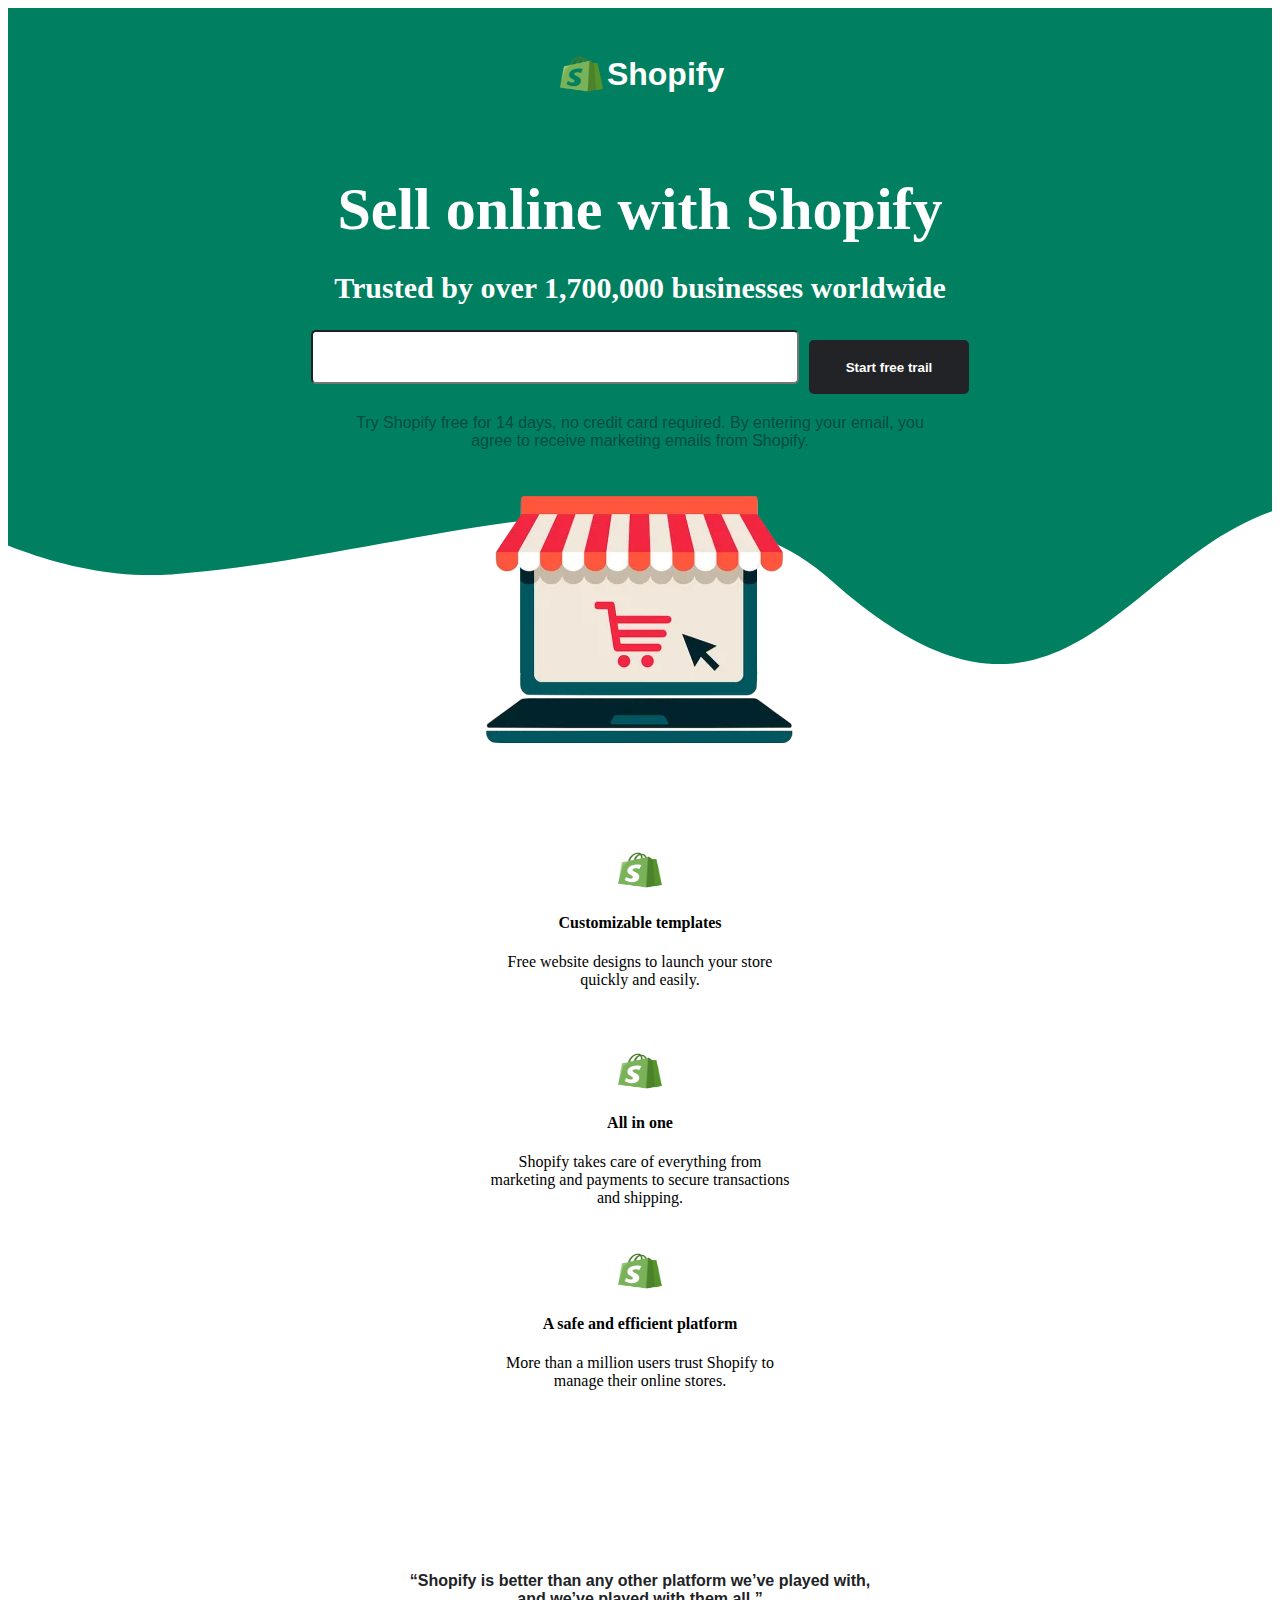
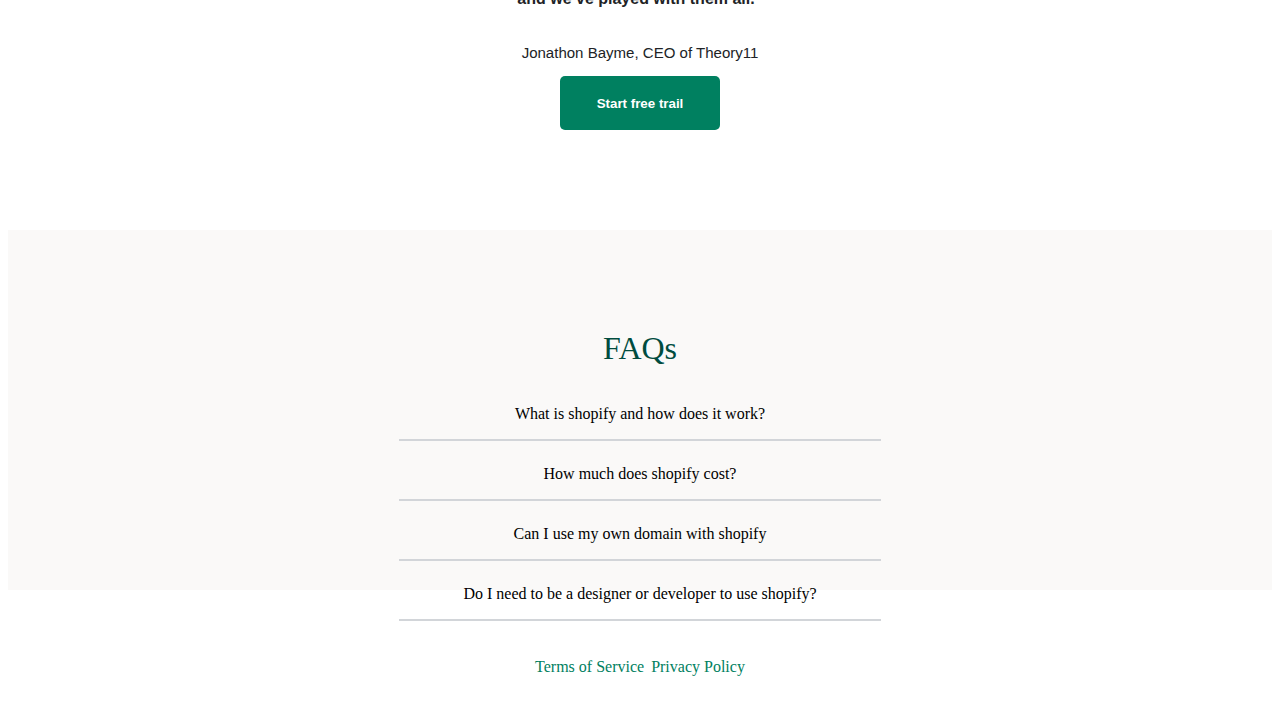
==== index.html @ 8945957b "changes" ====
<!DOCTYPE html>
<html>

<head>
    <link href="style.css" rel="stylesheet">
</head>

<body>
    <div class="upper_segment_flex">
        <div class="img_text">
            <img src="shop.png" class="img_format">
            <h4 class="logo_text colorize">Shopify</h4>
        </div>

        <div class="upper_text_body">
            <h1 class="main_text colorize">Sell online with Shopify</h1>
            <h2 class="minor_text colorize">Trusted by over 1,700,000 businesses worldwide</h2>
        </div>

        <div class="btn_trial_flex">
            <input type="text" class="text_format">
            <button class="button_format colorize">Start free trail</button>
        </div>
        <div class="pBB">
            <p class="colorize zI">Try Shopify free for 14 days, no credit card required. By entering your email, you agree to receive marketing emails from Shopify.</p>
        </div>

        <div class="iFF">
            <img src="storefront.webp">
        </div>
    </div>

    <!-- <h1 class="ourProduct">Our Products</h1> -->

    <div class="grid_section">
        <div class="grid_element">
            <img src="shop.png" class="img_format">
            <h4>Customizable templates</h4>
            <p>Free website designs to launch your store quickly and easily.</p>
        </div>
        <div class="grid_element">
            <img src="shop.png" class="img_format">
            <h4>All in one</h4>
            <p>Shopify takes care of everything from marketing and payments to secure transactions and shipping.</p>
        </div>
        <div class="grid_element">
            <img src="shop.png" class="img_format">
            <h4>A safe and efficient platform</h4>
            <p>More than a million users trust Shopify to manage their online stores.</p>
        </div>
    </div>

    <div class="prefooter">
        <h4 class="fH4">
            “Shopify is better than any other platform we’ve played with,<br> and we’ve played with them all.”
        </h4>
        <p class="fP">
            Jonathon Bayme, CEO of Theory11
        </p>
        <button class="fBTN">
                Start free trail
        </button>
    </div>

    <div class="footer">
        <div>
            <h1 class="hPT">FAQs</h1>
        </div>

        <div class="jCT">
            <p>What is shopify and how does it work?</p>
            <hr class="hrF">
        </div>
        <div>
            <p>How much does shopify cost?</p>
            <hr class="hrF">
        </div>
        <div>
            <p>Can I use my own domain with shopify</p>
            <hr class="hrF">
        </div>
        <div>
            <p>Do I need to be a designer or developer to use shopify?</p>
            <hr class="hrF hPB">
        </div>
        <div>

        </div>
    </div>
    <div class="bottom">
        <p class="bLT"> Terms of Service </p>
        <p class="bRP">Privacy Policy</p>
    </div>




</body>

</html>
---- style.css ----
html,
body {
    height: 100%;
    /* margin-left: 3vw;
    margin-right: 3vw; */
}

.upper_segment_flex {
    display: flex;
    flex-direction: column;
    align-items: center;
    padding: 5px;
    background: url(bg2.png);
    background-repeat: no-repeat;
    background-position: center top;
}

body {
    text-align: center;
}

.colorize {
    color: white;
}

.img_format {
    height: 4vh;
    width: 4vw;
    align-self: center;
}

.logo_text {
    align-self: center;
    font-family: Helvetica, Arial, Lucida Grande, sans-serif;
    font-size: 2em;
}

.img_text {
    display: flex;
    justify-content: space-around;
}

.main_text {
    font-size: 3.75em;
    font-weight: 700;
    margin-bottom: 0.3em;
}

.minor_text {
    font-size: 1.875em;
    margin-top: 0.3em;
}

.upper_text_body {
    display: flex;
    flex-direction: column;
    justify-content: flex-start;
}

.btn_trial_flex {
    display: flex;
    justify-content: space-around;
    flex-wrap: wrap;
}

.text_format {
    border-radius: 5px;
    height: 3rem;
    width: 30rem;
    margin: 0 auto;
}

.text_format:focus {
    outline: none;
    color: #212326;
    font-size: 1rem;
}

.button_format {
    height: 3.38rem;
    width: 10rem;
    margin-left: 10px;
    color: white;
    font-weight: 900;
    background-color: #212326;
    border-radius: 5px;
    border: none;
}

.button_format:hover {
    cursor: pointer;
}

.pBB {
    width: 36rem;
}

.pBB>p {
    font-family: Helvetica, Arial, Lucida Grande, sans-serif;
    font-size: 1em;
    margin-top: 20px;
}

.iFF {
    margin-top: 30px;
}

.grid_section {
    display: grid;
    grid-template-columns: 1fr 1fr 1fr;
    margin: 100px;
    justify-items: center;
}

.grid_element {
    max-width: 300px;
    text-align: justify;
}

.ourProduct {
    font-size: 2.75em;
    font-weight: 700;
    margin-top: 3em;
    margin-bottom: 0;
}

.fH4 {
    font-size: 1em;
    font-weight: 600;
    margin-top: 3em;
    color: #212326;
    font-family: Helvetica, Arial, Lucida Grande, sans-serif;
}

.fP {
    font-size: 0.94em;
    font-weight: 400;
    color: #212326;
    font-family: Helvetica, Arial, Lucida Grande, sans-serif;
}

.fBTN {
    height: 3.38rem;
    width: 10rem;
    color: white;
    font-weight: 900;
    background-color: #008060;
    border-radius: 5px;
    border: none;
}

.prefooter {
    display: flex;
    flex-direction: column;
    align-items: center;
}

.footer {
    display: grid;
    grid-template-columns: 1fr;
    grid-template-rows: 1fr 1fr 1fr 1fr 1fr;
    margin-top: 100px;
    background-color: #faf9f8;
    height: 40vh;
    align-items: end;
    margin-bottom: 0vh;
}

.hrF {
    width: 30rem;
    border: 1px solid #d2d5d9;
}

.hPT {
    margin-top: 100px;
    color: #004c3f;
    font-weight: 500;
}

.hPB {
    margin-bottom: 100px;
}

.bottom {
    display: flex;
    /* justify-content: space-between; */
    justify-content: center;
    padding: 2px;
    margin-top: 50px;
}

.bLT {
    margin-right: 2px;
    color: #008060;
}

.bRP {
    margin-left: 5px;
    color: #008060;
}

@media (max-width: 2000px) {
    .grid_section {
        grid-template-columns: 1fr;
        grid-template-rows: 1fr 1fr 1fr;
        row-gap: 30px;
    }
    .grid_element {
        max-width: 300px;
        text-align: center;
    }
    .button_format {
        margin-top: 10px;
    }
    .zI {
        z-index: 999;
        color: #004c3f;
    }
}
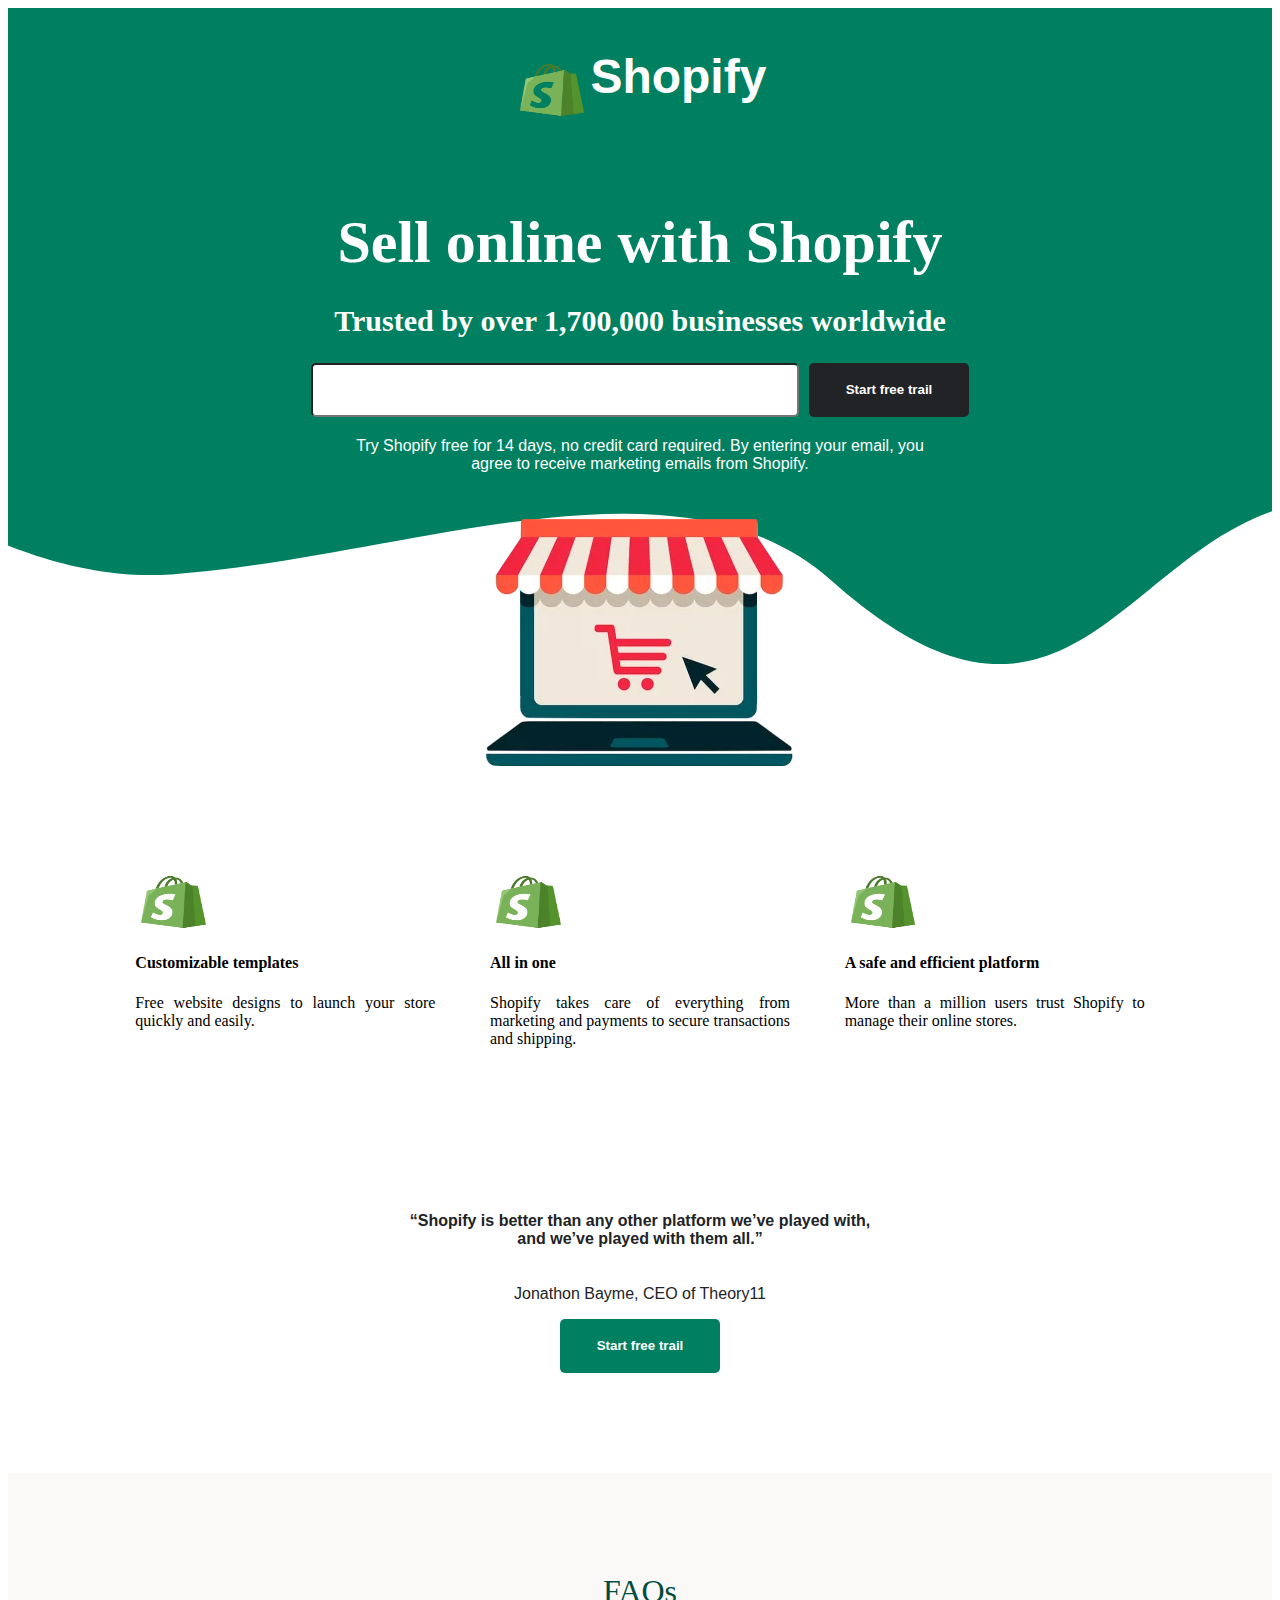
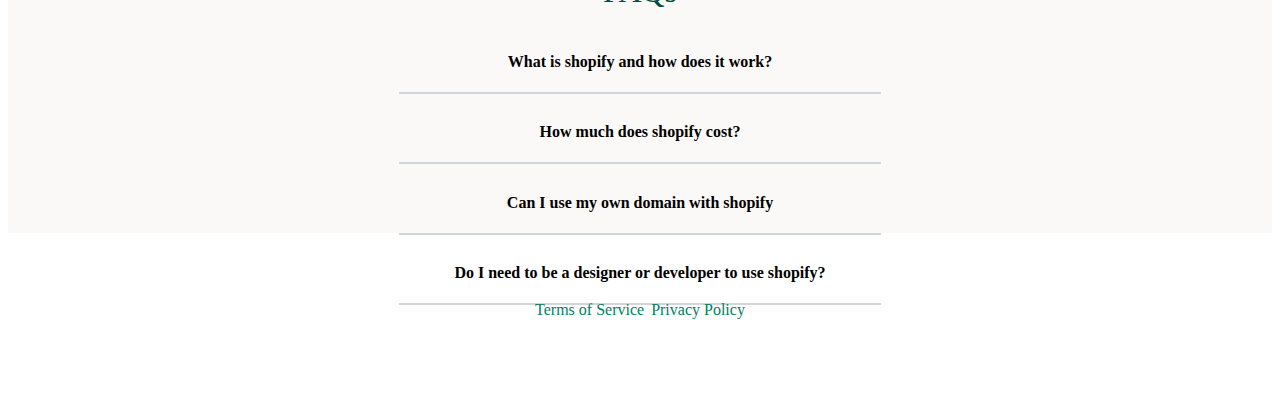
==== commit 83d05e47: "changes" ====
--- a/index.html
+++ b/index.html
@@ -68,19 +68,19 @@
         </div>
 
         <div class="jCT">
-            <p>What is shopify and how does it work?</p>
+            <h4>What is shopify and how does it work?</h4>
             <hr class="hrF">
         </div>
         <div>
-            <p>How much does shopify cost?</p>
+            <h4>How much does shopify cost?</h4>
             <hr class="hrF">
         </div>
         <div>
-            <p>Can I use my own domain with shopify</p>
+            <h4>Can I use my own domain with shopify</h4>
             <hr class="hrF">
         </div>
         <div>
-            <p>Do I need to be a designer or developer to use shopify?</p>
+            <h4>Do I need to be a designer or developer to use shopify?</h4>
             <hr class="hrF hPB">
         </div>
         <div>
--- a/style.css
+++ b/style.css
@@ -24,15 +24,16 @@
 }
 
 .img_format {
-    height: 4vh;
-    width: 4vw;
+    height: 6vh;
+    width: 6vw;
     align-self: center;
 }
 
 .logo_text {
     align-self: center;
     font-family: Helvetica, Arial, Lucida Grande, sans-serif;
-    font-size: 2em;
+    font-size: 3em;
+    margin-top: 4vh;
 }
 
 .img_text {
@@ -125,7 +126,6 @@
 }
 
 .fH4 {
-    font-size: 1em;
     font-weight: 600;
     margin-top: 3em;
     color: #212326;
@@ -133,7 +133,6 @@
 }
 
 .fP {
-    font-size: 0.94em;
     font-weight: 400;
     color: #212326;
     font-family: Helvetica, Arial, Lucida Grande, sans-serif;
@@ -199,15 +198,15 @@
     color: #008060;
 }
 
-@media (max-width: 2000px) {
+@media only screen and (max-width: 980px) {
     .grid_section {
         grid-template-columns: 1fr;
         grid-template-rows: 1fr 1fr 1fr;
         row-gap: 30px;
     }
     .grid_element {
-        max-width: 300px;
-        text-align: center;
+        min-width: 70%;
+        text-align: justify;
     }
     .button_format {
         margin-top: 10px;
@@ -216,4 +215,26 @@
         z-index: 999;
         color: #004c3f;
     }
+    .fBTN {
+        height: 5rem;
+        width: 20rem;
+        color: white;
+        font-weight: 900;
+        background-color: #008060;
+        border-radius: 5px;
+        border: none;
+    }
+    .fH4 {
+        font-size: 3vh;
+        font-weight: 400;
+        margin-top: 3em;
+        color: #212326;
+        font-family: Helvetica, Arial, Lucida Grande, sans-serif;
+    }
+    .fP {
+        font-weight: 400;
+        color: #212326;
+        font-family: Helvetica, Arial, Lucida Grande, sans-serif;
+        font-size: 2vh;
+    }
 }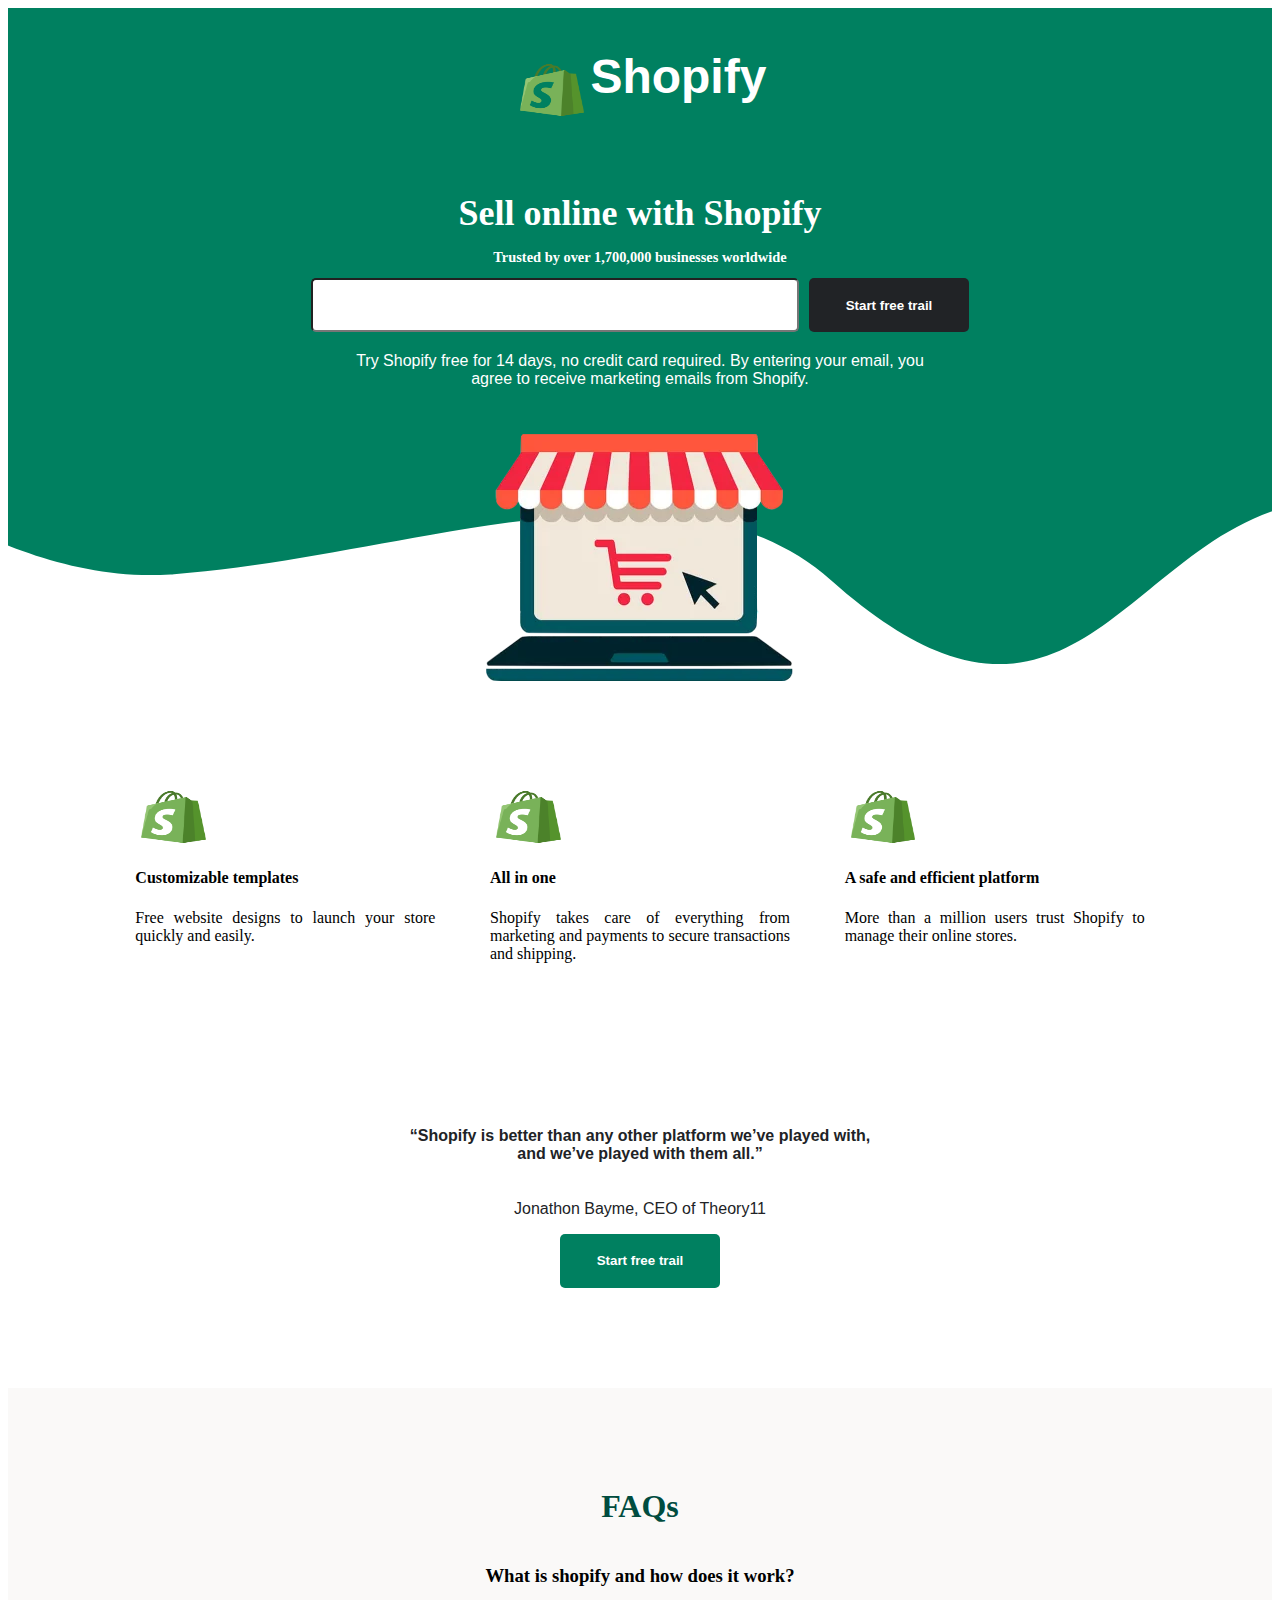
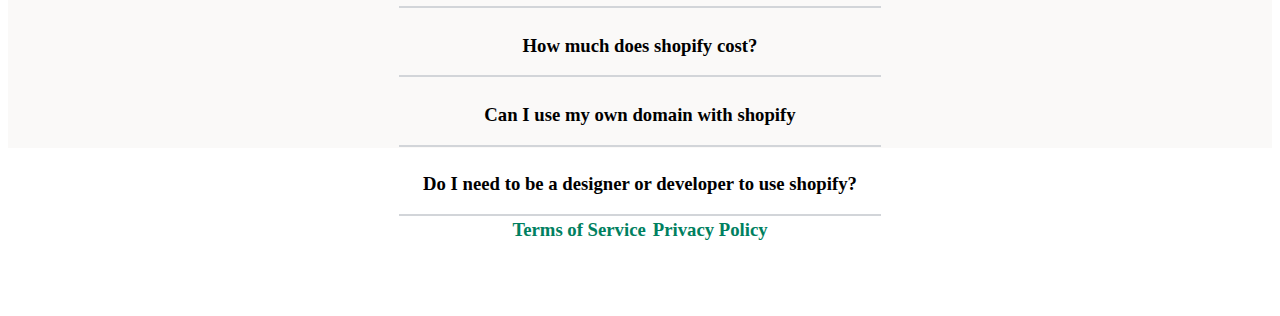
==== commit cb1a2d89: "changes" ====
--- a/index.html
+++ b/index.html
@@ -68,19 +68,19 @@
         </div>
 
         <div class="jCT">
-            <h4>What is shopify and how does it work?</h4>
+            <h3>What is shopify and how does it work?</h3>
             <hr class="hrF">
         </div>
         <div>
-            <h4>How much does shopify cost?</h4>
+            <h3>How much does shopify cost?</h3>
             <hr class="hrF">
         </div>
         <div>
-            <h4>Can I use my own domain with shopify</h4>
+            <h3>Can I use my own domain with shopify</h3>
             <hr class="hrF">
         </div>
         <div>
-            <h4>Do I need to be a designer or developer to use shopify?</h4>
+            <h3>Do I need to be a designer or developer to use shopify?</h3>
             <hr class="hrF hPB">
         </div>
         <div>
@@ -88,8 +88,8 @@
         </div>
     </div>
     <div class="bottom">
-        <p class="bLT"> Terms of Service </p>
-        <p class="bRP">Privacy Policy</p>
+        <h3 class="bLT"> Terms of Service </h3>
+        <h3 class="bRP">Privacy Policy</h3>
     </div>
 
 
--- a/style.css
+++ b/style.css
@@ -42,13 +42,13 @@
 }
 
 .main_text {
-    font-size: 3.75em;
+    font-size: 4vh;
     font-weight: 700;
     margin-bottom: 0.3em;
 }
 
 .minor_text {
-    font-size: 1.875em;
+    font-size: 1.6vh;
     margin-top: 0.3em;
 }
 
@@ -173,7 +173,7 @@
 .hPT {
     margin-top: 100px;
     color: #004c3f;
-    font-weight: 500;
+    font-weight: 700;
 }
 
 .hPB {
@@ -205,7 +205,7 @@
         row-gap: 30px;
     }
     .grid_element {
-        min-width: 70%;
+        min-width: 90%;
         text-align: justify;
     }
     .button_format {
@@ -213,7 +213,7 @@
     }
     .zI {
         z-index: 999;
-        color: #004c3f;
+        color: white;
     }
     .fBTN {
         height: 5rem;
@@ -237,4 +237,9 @@
         font-family: Helvetica, Arial, Lucida Grande, sans-serif;
         font-size: 2vh;
     }
+    .upper_segment_flex {
+        background: url(bg2.png);
+        background-repeat: no-repeat;
+        background-position: center top;
+    }
 }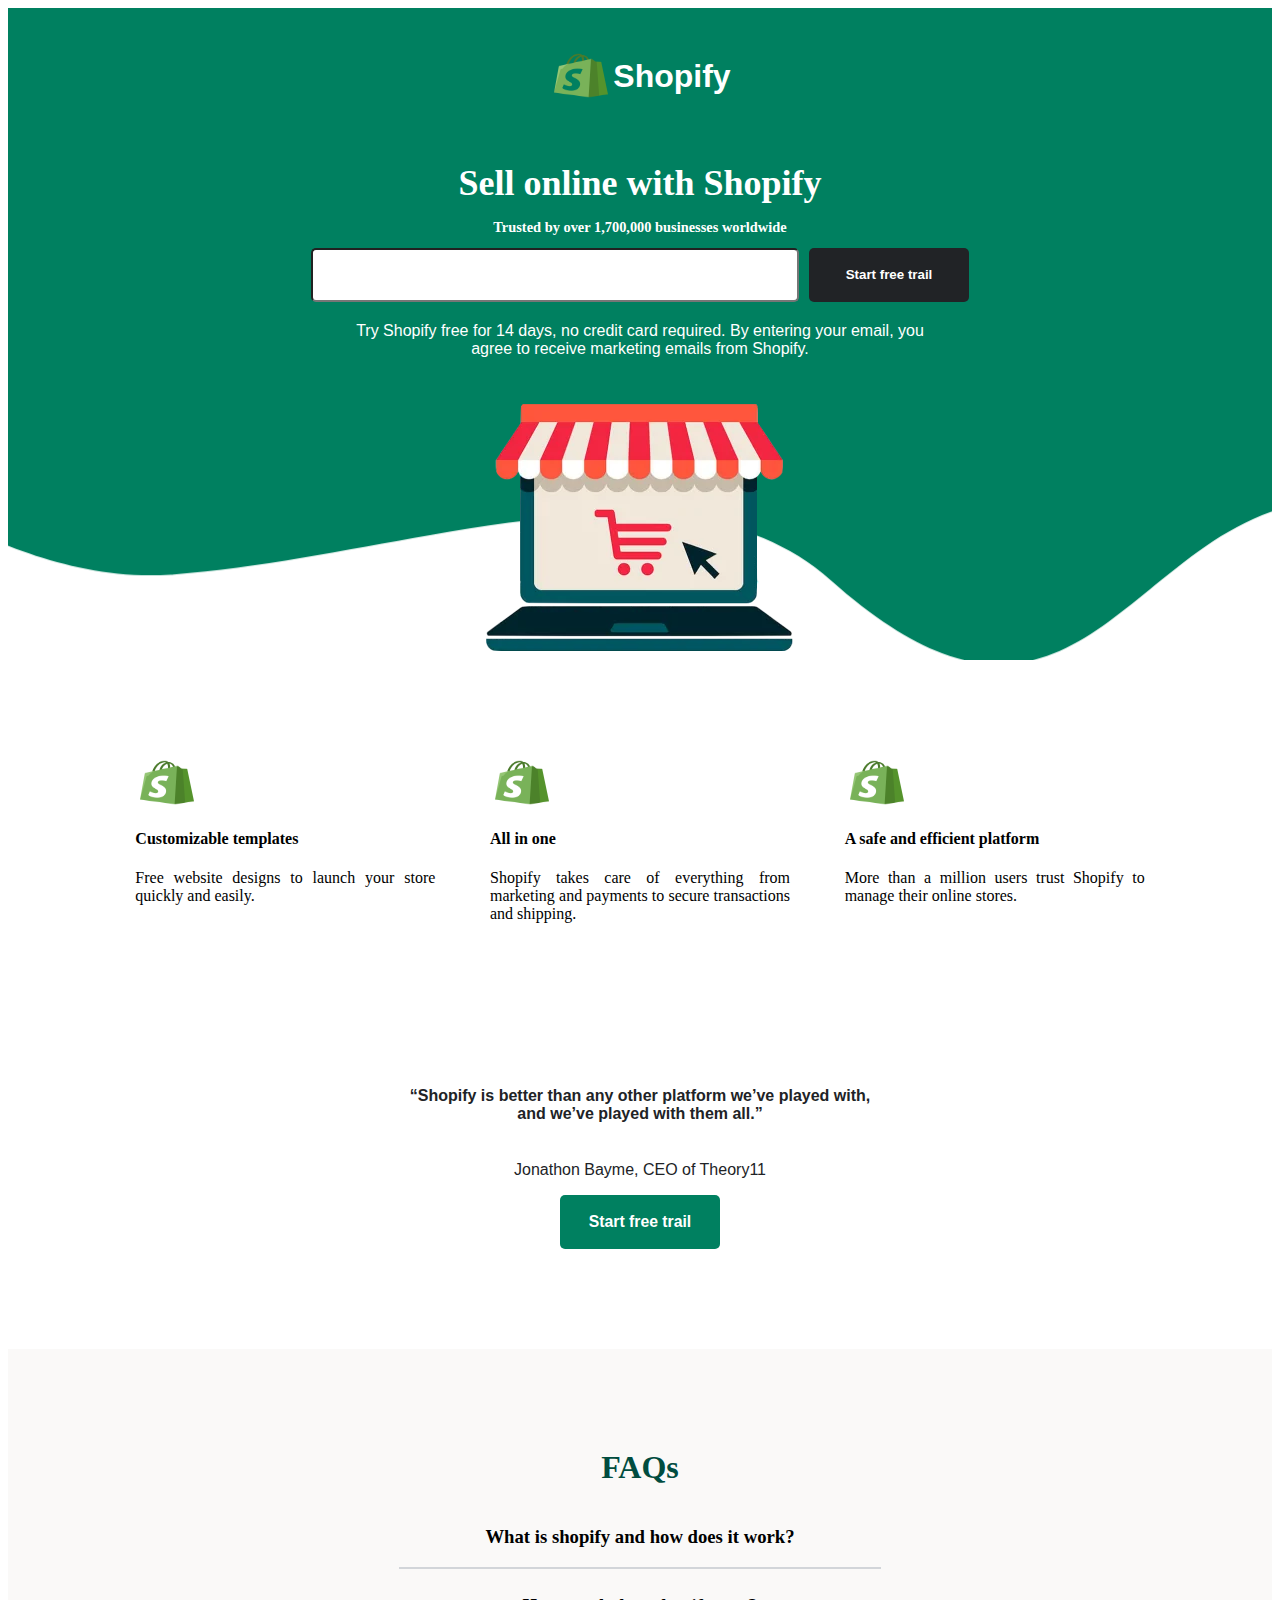
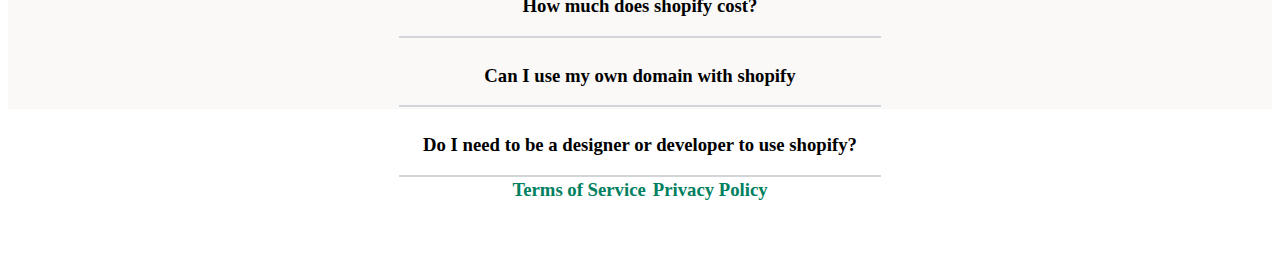
==== commit a6fde555: "updates" ====
--- a/index.html
+++ b/index.html
@@ -3,6 +3,8 @@
 
 <head>
     <link href="style.css" rel="stylesheet">
+    <meta charset="utf-8" />
+    <meta name="viewport" content="width=device-width, initial-scale=1" />
 </head>
 
 <body>
--- a/style.css
+++ b/style.css
@@ -24,16 +24,16 @@
 }
 
 .img_format {
-    height: 6vh;
-    width: 6vw;
+    height: 5vh;
+    width: 5vw;
     align-self: center;
 }
 
 .logo_text {
     align-self: center;
     font-family: Helvetica, Arial, Lucida Grande, sans-serif;
-    font-size: 3em;
-    margin-top: 4vh;
+    font-size: 2em;
+    margin-top: 5vh;
 }
 
 .img_text {
@@ -69,12 +69,12 @@
     height: 3rem;
     width: 30rem;
     margin: 0 auto;
+    font-size: 1rem;
 }
 
 .text_format:focus {
     outline: none;
     color: #212326;
-    font-size: 1rem;
 }
 
 .button_format {
@@ -146,6 +146,7 @@
     background-color: #008060;
     border-radius: 5px;
     border: none;
+    font-size: 1.75vh;
 }
 
 .prefooter {
@@ -242,4 +243,15 @@
         background-repeat: no-repeat;
         background-position: center top;
     }
+    .img_format {
+        height: 6vh;
+        width: 6vw;
+        align-self: center;
+    }
+    .logo_text {
+        align-self: center;
+        font-family: Helvetica, Arial, Lucida Grande, sans-serif;
+        font-size: 3em;
+        margin-top: 4vh;
+    }
 }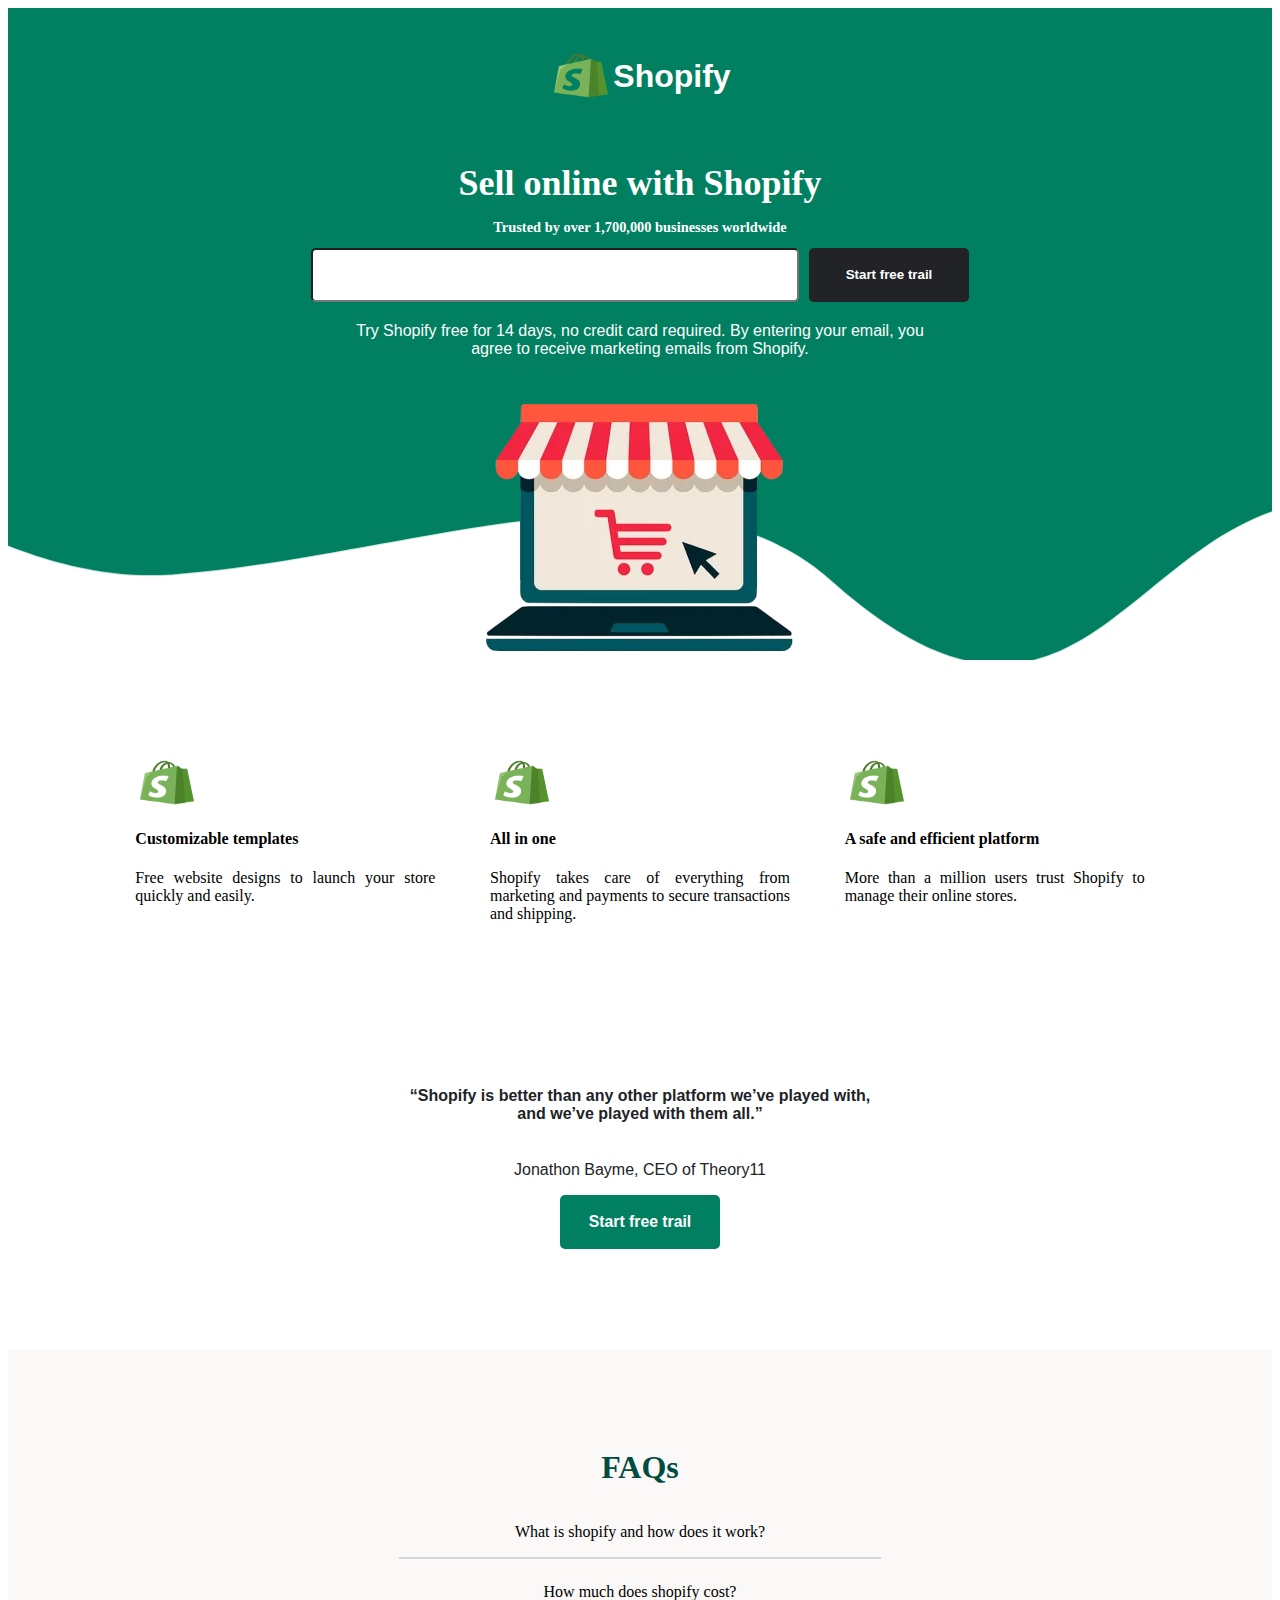
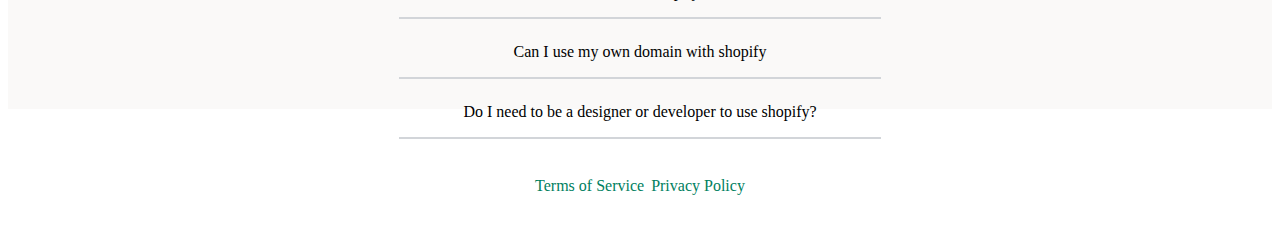
==== commit e7f7111b: "changes" ====
--- a/index.html
+++ b/index.html
@@ -70,19 +70,19 @@
         </div>
 
         <div class="jCT">
-            <h3>What is shopify and how does it work?</h3>
+            <p>What is shopify and how does it work?</p>
             <hr class="hrF">
         </div>
         <div>
-            <h3>How much does shopify cost?</h3>
+            <p>How much does shopify cost?</p>
             <hr class="hrF">
         </div>
         <div>
-            <h3>Can I use my own domain with shopify</h3>
+            <p>Can I use my own domain with shopify</p>
             <hr class="hrF">
         </div>
         <div>
-            <h3>Do I need to be a designer or developer to use shopify?</h3>
+            <p>Do I need to be a designer or developer to use shopify?</p>
             <hr class="hrF hPB">
         </div>
         <div>
@@ -90,8 +90,8 @@
         </div>
     </div>
     <div class="bottom">
-        <h3 class="bLT"> Terms of Service </h3>
-        <h3 class="bRP">Privacy Policy</h3>
+        <p class="bLT"> Terms of Service </p>
+        <p class="bRP">Privacy Policy</p>
     </div>
 
 
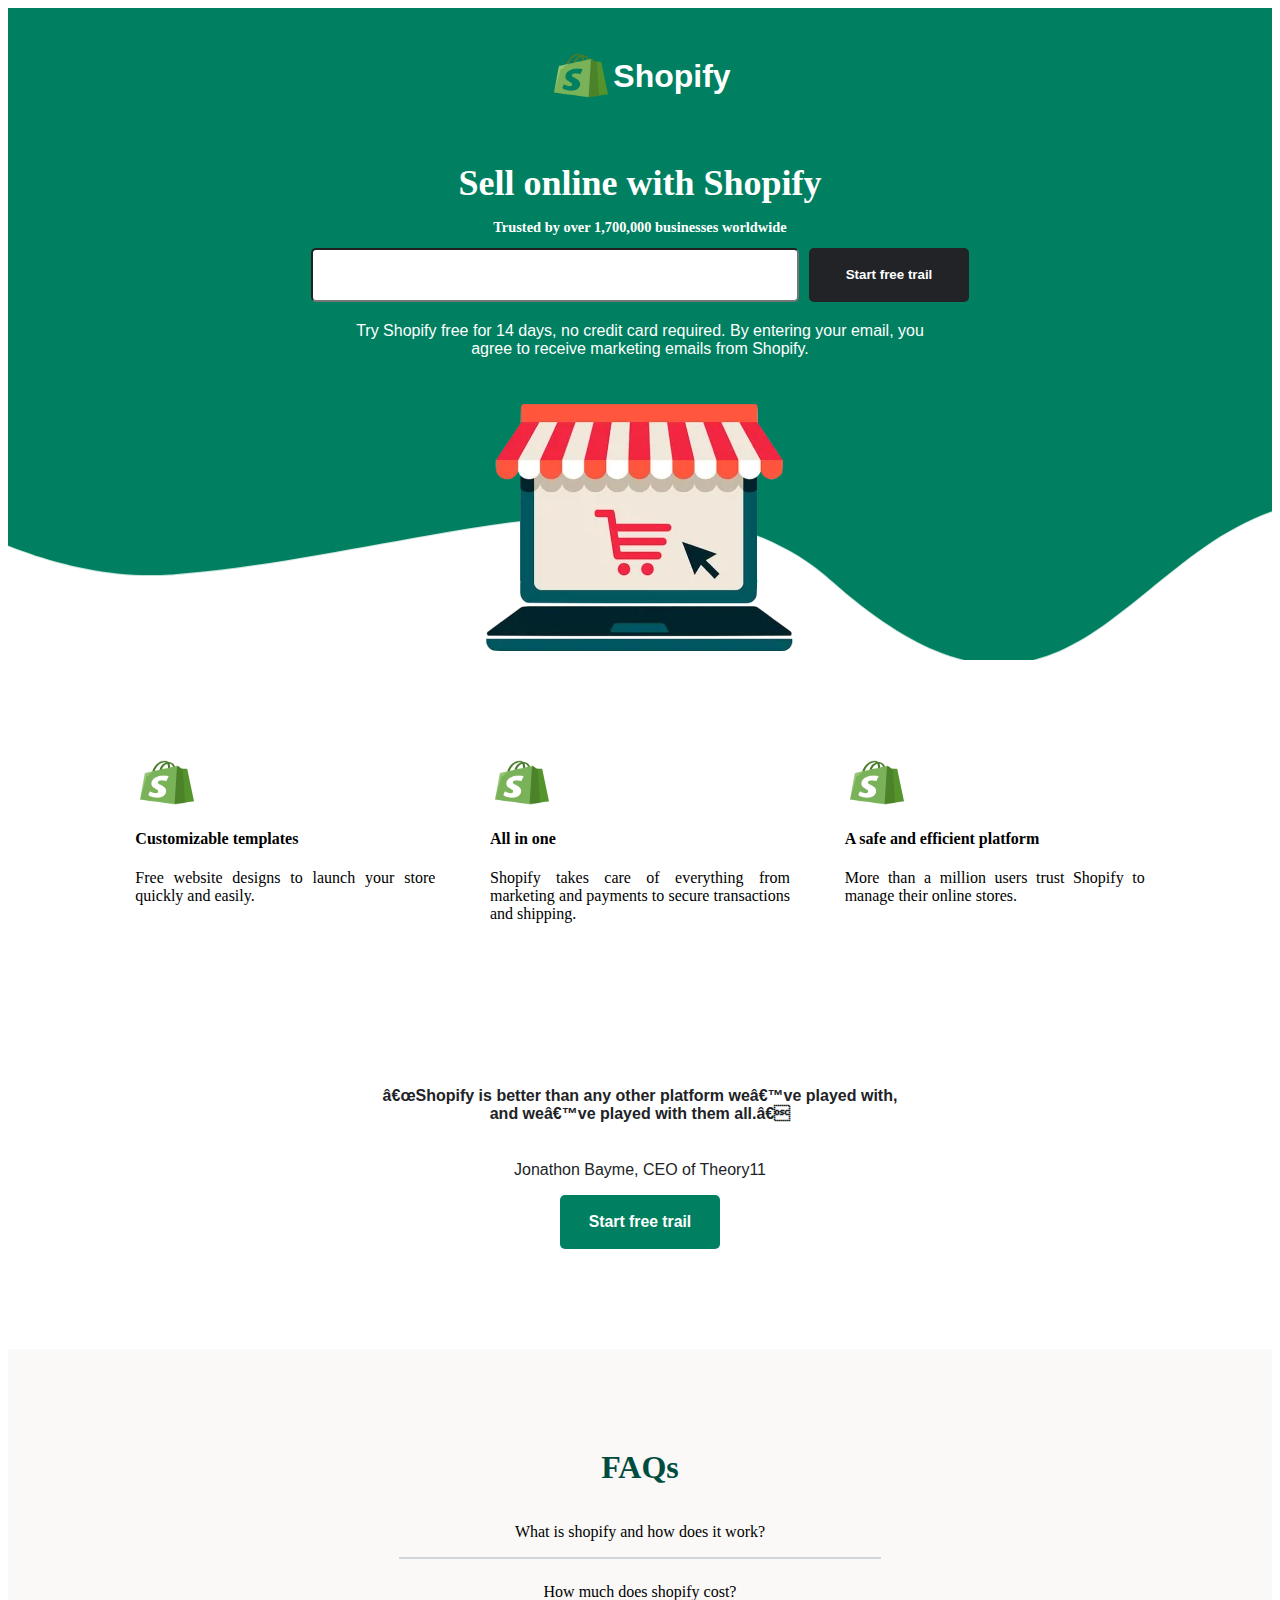
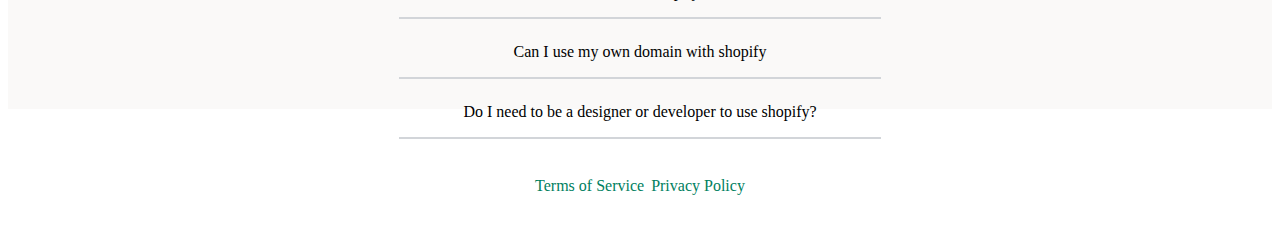
==== commit 74110ed6: "updates" ====
--- a/index.html
+++ b/index.html
@@ -3,8 +3,8 @@
 
 <head>
     <link href="style.css" rel="stylesheet">
-    <meta charset="utf-8" />
-    <meta name="viewport" content="width=device-width, initial-scale=1" />
+    <!-- <meta charset="utf-8" />
+    <meta name="viewport" content="width=device-width, initial-scale=1" /> -->
 </head>
 
 <body>
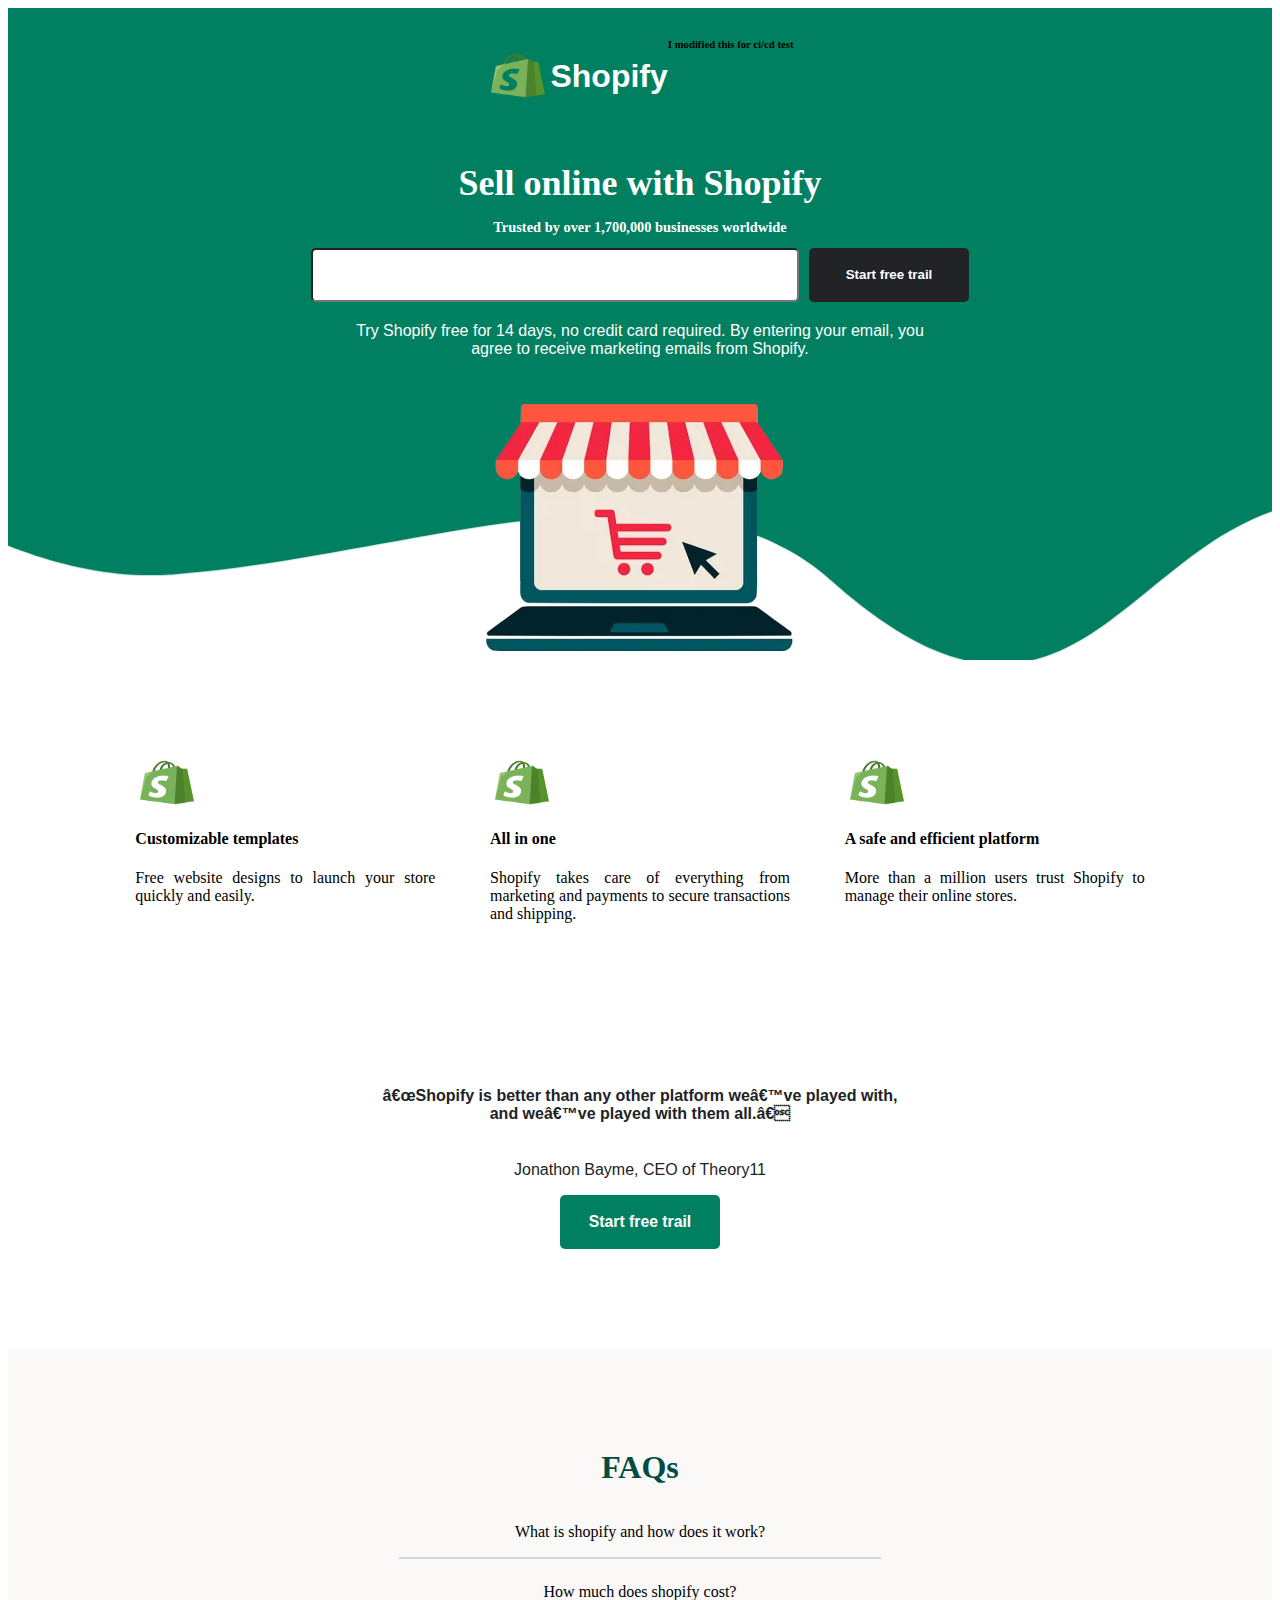
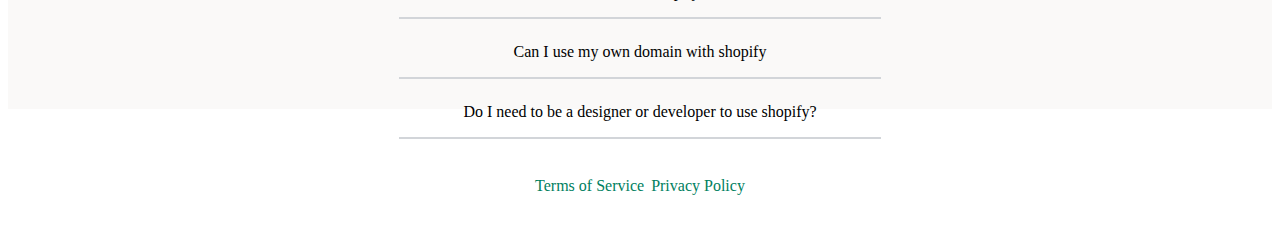
==== commit 9fa3d91f: "updated ci/cd" ====
--- a/index.html
+++ b/index.html
@@ -12,6 +12,7 @@
         <div class="img_text">
             <img src="shop.png" class="img_format">
             <h4 class="logo_text colorize">Shopify</h4>
+            <h6>I modified this for ci/cd test</h6>
         </div>
 
         <div class="upper_text_body">
